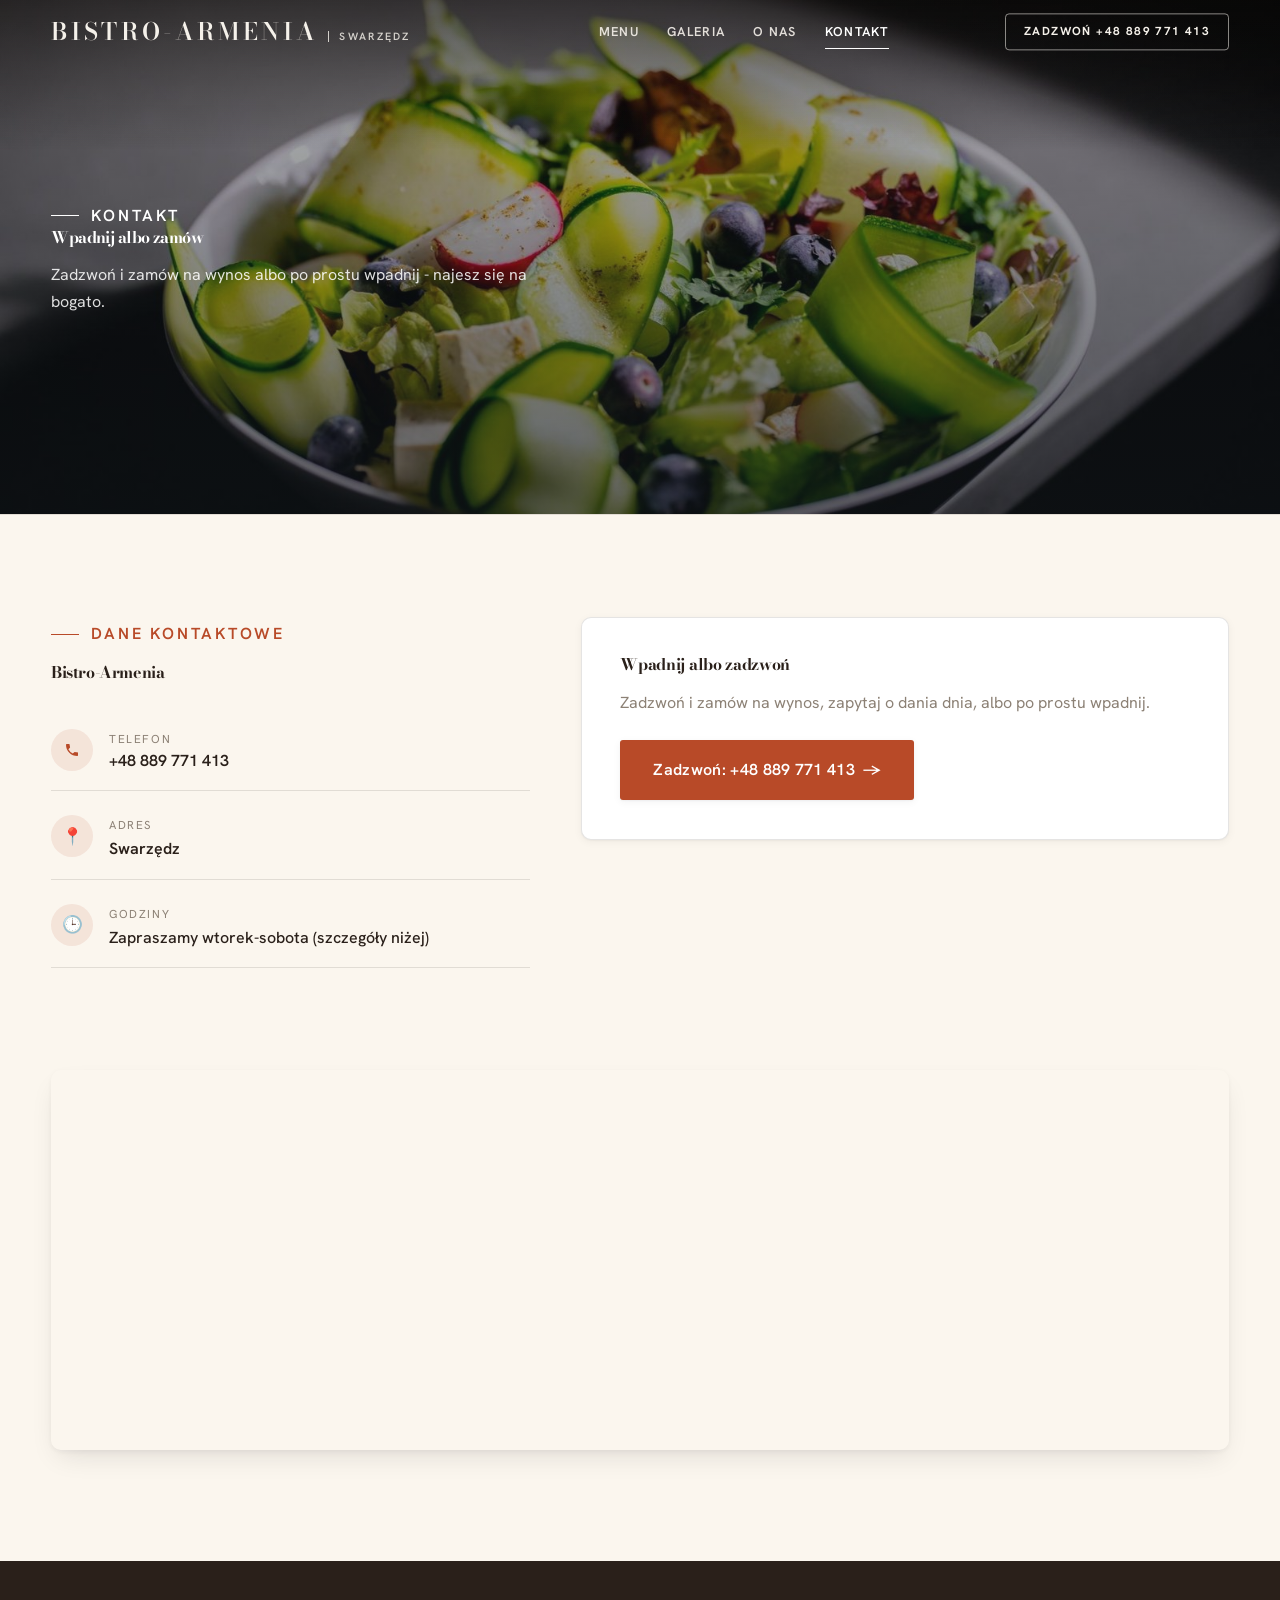
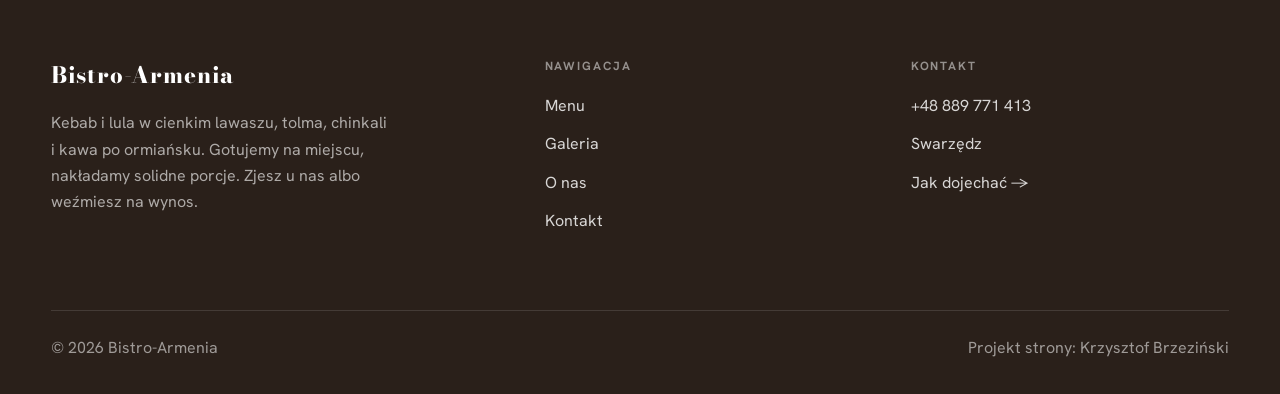
==== kontakt.html @ 06baf057 "Strona demo: bistro-armenia" ====
<!DOCTYPE html>
<html lang="pl">
<head>
<meta charset="UTF-8">
<meta name="viewport" content="width=device-width, initial-scale=1.0">
<title>Kontakt - Bistro-Armenia</title>
<meta name="description" content="Kontakt Bistro-Armenia - Swarzędz">
<link rel="preconnect" href="https://fonts.googleapis.com">
<link rel="preconnect" href="https://fonts.gstatic.com" crossorigin>
<link href="https://fonts.googleapis.com/css2?family=Bodoni+Moda:wght@500;600;700&family=Hanken+Grotesk:wght@400;500;600&display=swap" rel="stylesheet">
<link rel="stylesheet" href="assets/styles.css">
</head>
<body>

<header class="nav">
  <div class="wrap nav-inner">
    <a class="brand" href="index.html"><span class="name">Bistro-Armenia</span><span class="sub">Swarzędz</span></a>
    <nav class="nav-links">
      <a href="oferta.html">Menu</a>
      <a href="realizacje.html">Galeria</a>
      <a href="o-nas.html">O nas</a>
      <a href="kontakt.html" class="active">Kontakt</a>
      <a href="tel:+48889771413" class="btn btn-accent">Zadzwoń +48 889 771 413</a>
    </nav>
    <button class="nav-toggle" aria-label="Menu"><span></span><span></span><span></span></button>
  </div>
</header>

<section class="pagehead">
  <img src="img/g7.jpg" alt="Bistro-Armenia - Wpadnij albo zamów">
  <div class="wrap">
    <span class="eyebrow">Kontakt</span>
    <h1>Wpadnij albo zamów</h1>
    <p>Zadzwoń i zamów na wynos albo po prostu wpadnij - najesz się na bogato.</p>
  </div>
</section>
<section>
  <div class="wrap contact-grid">
    <div class="reveal">
      <span class="eyebrow">Dane kontaktowe</span>
      <h2 style="margin:var(--space-4) 0 var(--space-6)">Bistro-Armenia</h2>
      <div class="info-list">
        <div class="info-row"><div class="ic"><svg class="ico-tel" width="16" height="16" viewBox="0 0 24 24" fill="none" aria-hidden="true"><path d="M6.6 10.8a15.5 15.5 0 0 0 6.6 6.6l2.2-2.2a1 1 0 0 1 1-.24 11.4 11.4 0 0 0 3.6.58 1 1 0 0 1 1 1V20a1 1 0 0 1-1 1A17 17 0 0 1 3 4a1 1 0 0 1 1-1h3.5a1 1 0 0 1 1 1c0 1.25.2 2.46.58 3.6a1 1 0 0 1-.25 1l-2.23 2.2Z" fill="currentColor"/></svg></div><div><div class="lbl">Telefon</div><a class="val" href="tel:+48889771413">+48 889 771 413</a></div></div>
        <div class="info-row"><div class="ic">📍</div><div><div class="lbl">Adres</div><div class="val">Swarzędz</div></div></div>
        <div class="info-row"><div class="ic">🕒</div><div><div class="lbl">Godziny</div><div class="val" style="font-weight:500">Zapraszamy wtorek-sobota (szczegóły niżej)</div></div></div>
      </div>
    </div>
    <div class="reveal">
      <div class="form">
        <h3 style="margin-bottom:var(--space-4)">Wpadnij albo zadzwoń</h3>
        <p class="muted" style="margin-bottom:var(--space-5)">Zadzwoń i zamów na wynos, zapytaj o dania dnia, albo po prostu wpadnij.</p>
        <a href="tel:+48889771413" class="btn btn-accent" style="justify-content:center">Zadzwoń: +48 889 771 413 <span class="arr">→</span></a>
      </div>
    </div>
  </div>
</section>
<section style="padding-top:0">
  <div class="wrap reveal">
    <iframe class="map" title="Bistro-Armenia - Swarzędz" src="https://maps.google.com/maps?q=52.397862%2C17.0707051&z=15&output=embed" loading="lazy" referrerpolicy="no-referrer-when-downgrade"></iframe>
  </div>
</section>

<footer>
  <div class="wrap">
    <div class="foot-grid">
      <div class="foot-brand">
        <div class="name">Bistro-Armenia</div>
        <p>Kebab i lula w cienkim lawaszu, tolma, chinkali i kawa po ormiańsku. Gotujemy na miejscu, nakładamy solidne porcje. Zjesz u nas albo weźmiesz na wynos.</p>
      </div>
      <div class="foot-col">
        <h4>Nawigacja</h4>
        <a href="oferta.html">Menu</a>
        <a href="realizacje.html">Galeria</a>
        <a href="o-nas.html">O nas</a>
        <a href="kontakt.html">Kontakt</a>
      </div>
      <div class="foot-col">
        <h4>Kontakt</h4>
        <a href="tel:+48889771413">+48 889 771 413</a>
        <p>Swarzędz</p>
        <a href="https://maps.app.goo.gl/7yBMcy4chgNHYX4x9" target="_blank" rel="noopener">Jak dojechać →</a>
      </div>
    </div>
    <div class="foot-bot">
      <span>© 2026 Bistro-Armenia</span>
      <span>Projekt strony: Krzysztof Brzeziński</span>
    </div>
  </div>
</footer>
<div class="sticky-reserve"><a class="sr-book" href="kontakt.html">Zadzwoń i zamów</a><a class="sr-call" href="tel:+48889771413" aria-label="Zadzwoń"><svg class="ico-tel" width="16" height="16" viewBox="0 0 24 24" fill="none" aria-hidden="true"><path d="M6.6 10.8a15.5 15.5 0 0 0 6.6 6.6l2.2-2.2a1 1 0 0 1 1-.24 11.4 11.4 0 0 0 3.6.58 1 1 0 0 1 1 1V20a1 1 0 0 1-1 1A17 17 0 0 1 3 4a1 1 0 0 1 1-1h3.5a1 1 0 0 1 1 1c0 1.25.2 2.46.58 3.6a1 1 0 0 1-.25 1l-2.23 2.2Z" fill="currentColor"/></svg></a></div>

<script src="assets/main.js"></script>
</body>
</html>
---- assets/styles.css ----
/* ============================================================
   STOLBASZ — premium, architektoniczny B2B fit-out
   Jasna paleta, zero brązu. System wg premium-web-craft.
   Projekt strony: Krzysztof Brzeziński
   ============================================================ */

:root{
  /* PALETA — jasna, architektoniczna, chłodna */
  --paper:#FBF6EE;          /* główne tło */
  --paper-2:#F0E5D6;        /* sekcje alternatywne (chłodny jasny szary) */
  --paper-3:#F0E5D6;        /* delikatne wypełnienia */
  --ink:#2A201A;            /* tekst główny — chłodny grafit */
  --ink-soft:#4A3B2F;       /* nagłówki drugorzędne */
  --muted:#8C8175;          /* tekst poboczny */
  --line:rgba(42,32,26,.12);/* hairline */
  --accent:#B84A28;         /* stonowany petrol-slate — jedyny akcent */
  --accent-d:#97381C;
  --accent-soft:rgba(184,74,40,.10);
  --dark:#2A201A;           /* sekcje ciemne (stopka/CTA) */

  /* ODSTĘPY — skala 4/8 */
  --space-1:4px; --space-2:8px; --space-3:12px; --space-4:16px; --space-5:24px;
  --space-6:32px; --space-7:48px; --space-8:64px; --space-9:96px; --space-10:128px;

  /* TYPOGRAFIA — fluid clamp() */
  --text-sm:clamp(.82rem,.8rem+.1vw,.9rem);
  --text-base:clamp(1rem,.97rem+.15vw,1.1rem);
  --text-lg:clamp(1.12rem,1.05rem+.3vw,1.3rem);
  --text-h3:clamp(1.2rem,1.1rem+.5vw,1.5rem);
  --text-h2:clamp(1.9rem,1.5rem+1.9vw,2.8rem);
  --text-h1:clamp(2.6rem,1.9rem+3.6vw,4.6rem);

  /* PROMIENIE — architektoniczne, raczej ostre */
  --r-sm:3px; --r-md:6px; --r-lg:10px;

  /* RUCH */
  --ease:cubic-bezier(.25,.46,.45,.94); --dur:.24s;

  /* CIENIE — miękkie, warstwowe */
  --sh-sm:0 1px 2px rgba(16,24,32,.04), 0 2px 8px rgba(16,24,32,.05);
  --sh-md:0 2px 6px rgba(16,24,32,.05), 0 12px 28px -8px rgba(16,24,32,.12);
  --sh-lg:0 6px 14px rgba(16,24,32,.07), 0 26px 56px -18px rgba(16,24,32,.22);

  --hairline:1px solid var(--line);

  --font-display:'Bodoni Moda',serif;
  --font-body:'Hanken Grotesk',sans-serif;
}

*{box-sizing:border-box;margin:0;padding:0}
html{scroll-behavior:smooth}
body{
  font-family:var(--font-body);
  font-size:var(--text-base);
  line-height:1.65;
  color:var(--ink);
  background:var(--paper);
  -webkit-font-smoothing:antialiased;
  text-rendering:optimizeLegibility;
}
img{max-width:100%;display:block}
a{color:inherit;text-decoration:none}

.wrap{width:min(92%,1180px);margin-inline:auto}
section{padding-block:clamp(52px,6.5vw,96px)}

h1,h2,h3{font-family:var(--font-display);font-weight:700;line-height:1.08;letter-spacing:-.02em;color:var(--ink)}
h1{font-size:var(--text-h1);letter-spacing:-.035em}
h2{font-size:var(--text-h2);letter-spacing:-.025em}
h3{font-size:var(--text-h3)}
p{max-width:65ch}

.eyebrow{
  font-family:var(--font-body);
  font-size:var(--text-sm);
  font-weight:600;
  letter-spacing:.18em;
  text-transform:uppercase;
  color:var(--accent);
  display:inline-flex;align-items:center;gap:var(--space-3);
}
.eyebrow::before{content:"";width:28px;height:1px;background:var(--accent);display:inline-block}

.muted{color:var(--muted)}
.lead{font-size:var(--text-lg);line-height:1.55;color:var(--ink-soft);max-width:50ch}

/* ---------- BUTTONS ---------- */
.btn{
  display:inline-flex;align-items:center;gap:var(--space-2);
  font-weight:600;font-size:var(--text-sm);letter-spacing:.02em;
  padding:var(--space-4) var(--space-6);
  border-radius:var(--r-sm);
  transition:transform var(--dur) var(--ease),box-shadow var(--dur) var(--ease),background var(--dur) var(--ease);
  cursor:pointer;border:1px solid transparent;
}
.btn-accent{background:var(--accent);color:#fff;box-shadow:var(--sh-sm)}
.btn-accent:hover{background:var(--accent-d);transform:translateY(-2px);box-shadow:var(--sh-md)}
.btn-accent:active{transform:translateY(0);box-shadow:var(--sh-sm)}
.btn-ghost{background:transparent;color:var(--ink);border-color:var(--line)}
.btn-ghost:hover{border-color:var(--accent);color:var(--accent);transform:translateY(-2px)}
.btn-light{background:#fff;color:var(--ink);box-shadow:var(--sh-sm)}
.btn-light:hover{transform:translateY(-2px);box-shadow:var(--sh-md)}
.btn .arr{transition:transform var(--dur) var(--ease)}
.btn:hover .arr{transform:translateX(4px)}

/* ---------- NAV ---------- */
.nav{
  position:sticky;top:0;z-index:50;
  background:color-mix(in srgb,var(--paper) 88%,transparent);
  backdrop-filter:saturate(140%) blur(10px);
  border-bottom:var(--hairline);
}
.nav-inner{display:flex;align-items:center;justify-content:space-between;height:72px}
.brand{display:flex;flex-direction:column;line-height:1}
.brand .name{font-family:var(--font-display);font-weight:800;font-size:1.35rem;letter-spacing:.04em}
.brand .sub{font-size:.62rem;letter-spacing:.34em;text-transform:uppercase;color:var(--muted);margin-top:5px}
.nav-links{display:flex;align-items:center;gap:var(--space-6)}
.nav-links a{font-size:var(--text-sm);font-weight:500;color:var(--ink-soft);position:relative;padding-block:4px;transition:color var(--dur) var(--ease)}
.nav-links a::after{content:"";position:absolute;left:0;bottom:0;width:0;height:1.5px;background:var(--accent);transition:width var(--dur) var(--ease)}
.nav-links a:hover,.nav-links a.active{color:var(--ink)}
.nav-links a:hover::after,.nav-links a.active::after{width:100%}
.nav-links .btn{padding:var(--space-2) var(--space-5)}
/* przyciski w nav: właściwy kolor (przebij .nav-links a) + bez podkreślenia */
.nav-links a.btn-accent{color:#fff}
.nav-links a.btn-ghost,.nav-links a.btn-light{color:var(--ink)}
.nav-links a.btn::after{display:none}
.nav-toggle{display:none;background:none;border:none;cursor:pointer;flex-direction:column;gap:5px;padding:8px}
.nav-toggle span{width:24px;height:2px;background:var(--ink);transition:var(--dur)}

/* ---------- HERO (split) ---------- */
.hero{position:relative;overflow:hidden;border-bottom:var(--hairline)}
.hero-grid{display:grid;grid-template-columns:1.05fr .95fr;gap:clamp(24px,4vw,60px);align-items:center;
  padding-block:clamp(36px,4.5vw,64px)}
.hero-copy .eyebrow{margin-bottom:var(--space-5)}
.hero-copy h1{margin-bottom:var(--space-5)}
.hero-copy .lead{margin-bottom:var(--space-7)}
.hero-actions{display:flex;flex-wrap:wrap;gap:var(--space-4)}
.hero-art{position:relative;aspect-ratio:4/3;border-radius:var(--r-lg);overflow:hidden;box-shadow:var(--sh-lg)}
.hero-art img{width:100%;height:100%;object-fit:cover}
.hero-art::after{content:"";position:absolute;inset:0;background:linear-gradient(180deg,transparent 55%,rgba(18,24,28,.28))}
.hero-badge{position:absolute;left:var(--space-5);bottom:var(--space-5);z-index:2;
  background:rgba(252,252,251,.94);backdrop-filter:blur(4px);
  border-radius:var(--r-md);padding:var(--space-4) var(--space-5);box-shadow:var(--sh-md);max-width:78%}
.hero-badge strong{display:block;font-family:var(--font-display);font-size:1rem;letter-spacing:-.01em}
.hero-badge span{font-size:var(--text-sm);color:var(--muted)}

/* ---------- HERO duży / kinowy (strona główna) ---------- */
.hero-cine{position:relative;min-height:clamp(560px,82vh,840px);min-height:clamp(560px,82svh,840px);display:flex;align-items:center;overflow:hidden;border-bottom:var(--hairline)}
.hero-cine>img{position:absolute;inset:0;width:100%;height:100%;object-fit:cover;z-index:0}
.hero-cine::after{content:"";position:absolute;inset:0;z-index:1;
  background:linear-gradient(95deg,rgba(13,18,23,.86) 0%,rgba(13,18,23,.64) 32%,rgba(13,18,23,.24) 62%,rgba(13,18,23,.04) 100%)}
.hero-cine .wrap{position:relative;z-index:2;padding-block:var(--space-8)}
.hero-cine .hero-copy{max-width:660px}
.hero-cine .eyebrow{color:#fff;margin-bottom:var(--space-5)}
.hero-cine .eyebrow::before{background:#fff}
.hero-cine h1{color:#fff;margin-bottom:var(--space-5);font-size:clamp(2.9rem,2rem+4.4vw,5.2rem)}
.hero-cine .lead{color:rgba(255,255,255,.92);max-width:48ch;margin-bottom:var(--space-7)}
.hero-cine .hero-actions{display:flex;flex-wrap:wrap;gap:var(--space-4)}
@media(max-width:680px){
  .hero-cine{min-height:clamp(520px,76vh,640px);min-height:clamp(520px,76svh,640px);align-items:flex-end}
  .hero-cine::after{background:linear-gradient(0deg,rgba(13,18,23,.9) 6%,rgba(13,18,23,.45) 55%,rgba(13,18,23,.25) 100%)}
  .hero-cine .wrap{padding-bottom:var(--space-9)}
}

/* full-bleed hero variant (podstrony) */
.pagehead{position:relative;min-height:46vh;min-height:46svh;display:flex;align-items:flex-end;overflow:hidden;border-bottom:var(--hairline)}
.pagehead img{position:absolute;inset:0;width:100%;height:100%;object-fit:cover}
.pagehead::after{content:"";position:absolute;inset:0;background:linear-gradient(180deg,rgba(18,24,28,.25),rgba(18,24,28,.62))}
.pagehead .wrap{position:relative;z-index:2;padding-block:var(--space-9);color:#fff}
.pagehead h1{color:#fff;max-width:18ch}
.pagehead .eyebrow{color:#fff}
.pagehead .eyebrow::before{background:#fff}
.pagehead p{color:rgba(255,255,255,.86);margin-top:var(--space-4);max-width:54ch}

/* ---------- STRIP (pasek skrótów / liczby) ---------- */
.strip{background:var(--dark);color:#fff}
.strip .wrap{display:grid;grid-template-columns:repeat(4,1fr);gap:var(--space-6);padding-block:var(--space-8)}
.strip .item .k{font-family:var(--font-display);font-size:clamp(1.6rem,1.2rem+1.4vw,2.4rem);font-weight:800;letter-spacing:-.02em;color:#fff}
.strip .item .v{font-size:var(--text-sm);color:rgba(255,255,255,.66);margin-top:var(--space-2);line-height:1.45}
.strip .item{border-left:2px solid var(--accent);padding-left:var(--space-5)}

/* ---------- SECTION HEAD ---------- */
.head{max-width:48rem;margin-bottom:var(--space-8)}
.head.center{margin-inline:auto;text-align:center}
.head .eyebrow{margin-bottom:var(--space-4)}
.head h2{margin-bottom:var(--space-4)}
.head p{color:var(--muted);font-size:var(--text-lg);line-height:1.55}
.head.center p{margin-inline:auto}

/* ---------- INTRO SPLIT ---------- */
.split{display:grid;grid-template-columns:.92fr 1.08fr;gap:clamp(28px,5vw,80px);align-items:center}
.split.rev{grid-template-columns:1.08fr .92fr}
.split.rev .split-art{order:-1}
.split-art{position:relative;aspect-ratio:5/4;border-radius:var(--r-lg);overflow:hidden;box-shadow:var(--sh-lg)}
.split-art img{width:100%;height:100%;object-fit:cover}
.split-copy h2{margin-bottom:var(--space-5)}
.split-copy p+p{margin-top:var(--space-4)}
.split-copy .btn{margin-top:var(--space-6)}

/* ---------- SERVICES (zakres) ---------- */
.svc-grid{display:grid;grid-template-columns:repeat(auto-fit,minmax(280px,1fr));gap:var(--space-5)}
.svc{background:#fff;border:var(--hairline);border-radius:var(--r-md);padding:var(--space-7) var(--space-6);
  transition:transform var(--dur) var(--ease),box-shadow var(--dur) var(--ease),border-color var(--dur) var(--ease);
  position:relative;overflow:hidden}
.svc::before{content:"";position:absolute;left:0;top:0;width:3px;height:0;background:var(--accent);transition:height var(--dur) var(--ease)}
.svc:hover{transform:translateY(-4px);box-shadow:var(--sh-md);border-color:transparent}
.svc:hover::before{height:100%}
.svc .ic{font-family:var(--font-display);font-size:.8rem;font-weight:700;letter-spacing:.12em;color:var(--accent);margin-bottom:var(--space-4)}
.svc h3{margin-bottom:var(--space-3);font-size:1.22rem}
.svc p{color:var(--muted);font-size:var(--text-base);line-height:1.6}

/* big detailed service rows */
.svc-row{display:grid;grid-template-columns:.8fr 1.2fr;gap:clamp(20px,4vw,60px);align-items:center;padding-block:var(--space-8)}
.svc-row+.svc-row{border-top:var(--hairline)}
.svc-row.rev{grid-template-columns:1.2fr .8fr}
.svc-row.rev .svc-row-art{order:-1}
.svc-row-art{aspect-ratio:4/3;border-radius:var(--r-md);overflow:hidden;box-shadow:var(--sh-md)}
.svc-row-art img{width:100%;height:100%;object-fit:cover}
.svc-row h3{font-size:1.5rem;margin-bottom:var(--space-4)}
.svc-row .num{font-family:var(--font-display);font-size:.85rem;font-weight:700;letter-spacing:.14em;color:var(--accent);display:block;margin-bottom:var(--space-3)}
.svc-row ul{list-style:none;margin-top:var(--space-4);display:flex;flex-direction:column;gap:var(--space-2)}
.svc-row li{position:relative;padding-left:var(--space-5);color:var(--muted);font-size:var(--text-base)}
.svc-row li::before{content:"";position:absolute;left:0;top:.62em;width:8px;height:1px;background:var(--accent)}

/* ---------- GALLERY (realizacje) ---------- */
.gallery{display:grid;grid-template-columns:repeat(12,1fr);gap:var(--space-4);grid-auto-rows:200px}
/* GALERIA MASONRY — pionowe zdjęcia (portrety beauty/wellness) bez przycinania: kolumny, height auto */
.gallery-masonry{column-count:3;column-gap:var(--space-4)}
@media(max-width:900px){.gallery-masonry{column-count:2}}
@media(max-width:560px){.gallery-masonry{column-count:1}}
.gallery-masonry .m-tile{break-inside:avoid;margin:0 0 var(--space-4);padding:0;position:relative;overflow:hidden;border-radius:var(--r-md);border:1px solid var(--line)}
.gallery-masonry .m-tile img{width:100%;height:auto;display:block}
.gallery-masonry .m-tile .cap{position:absolute;left:0;right:0;bottom:0;padding:var(--space-4);color:#fff;background:linear-gradient(0deg,rgba(0,0,0,.55),transparent);font-size:var(--text-sm)}
.tile{position:relative;overflow:hidden;border-radius:var(--r-md);box-shadow:var(--sh-sm);
  transition:transform var(--dur) var(--ease),box-shadow var(--dur) var(--ease)}
.tile img{width:100%;height:100%;object-fit:cover;transition:transform .6s var(--ease)}
.tile:hover{box-shadow:var(--sh-md)}
.tile:hover img{transform:scale(1.05)}
.tile .cap{position:absolute;left:0;right:0;bottom:0;padding:var(--space-5) var(--space-4) var(--space-4);
  background:linear-gradient(transparent,rgba(18,24,28,.78));color:#fff;
  font-size:var(--text-sm);font-weight:600;letter-spacing:.01em;
  opacity:0;transform:translateY(8px);transition:var(--dur) var(--ease)}
.tile:hover .cap{opacity:1;transform:translateY(0)}
.tile .cap small{display:block;font-weight:400;opacity:.78;letter-spacing:.04em;text-transform:uppercase;font-size:.66rem;margin-top:3px}
/* bento spans */
.t-wide{grid-column:span 6}
.t-tall{grid-column:span 6;grid-row:span 2}
.t-std{grid-column:span 6}
.t-third{grid-column:span 4}
.t-two3{grid-column:span 8}

/* ---------- TRUST / WIARYGODNOŚĆ ---------- */
.trust{background:var(--paper-2)}
.trust-grid{display:grid;grid-template-columns:repeat(auto-fit,minmax(240px,1fr));gap:var(--space-5);margin-top:var(--space-7)}
.trust-card{background:#fff;border-radius:var(--r-md);padding:var(--space-7) var(--space-6);box-shadow:var(--sh-sm);border-top:3px solid var(--accent)}
.trust-card .big{font-family:var(--font-display);font-size:clamp(1.8rem,1.3rem+1.6vw,2.6rem);font-weight:800;letter-spacing:-.02em;color:var(--ink);line-height:1}
.trust-card h3{font-size:1.12rem;margin:var(--space-3) 0 var(--space-2)}
.trust-card p{color:var(--muted);font-size:var(--text-base);line-height:1.55}

/* ---------- CTA band ---------- */
.cta{background:var(--dark);color:#fff;position:relative;overflow:hidden}
.cta .wrap{display:grid;grid-template-columns:1.4fr .6fr;gap:var(--space-7);align-items:center;position:relative;z-index:2}
.cta h2{color:#fff;max-width:20ch}
.cta p{color:rgba(255,255,255,.74);margin-top:var(--space-4)}
.cta-actions{display:flex;flex-direction:column;gap:var(--space-3);align-items:flex-start}
.cta::before{content:"";position:absolute;right:-80px;top:-80px;width:360px;height:360px;border-radius:50%;
  background:radial-gradient(circle,var(--accent-soft),transparent 70%)}

/* ---------- CONTACT ---------- */
.contact-grid{display:grid;grid-template-columns:.85fr 1.15fr;gap:clamp(28px,4vw,56px);align-items:start}
.info-list{display:flex;flex-direction:column;gap:var(--space-2)}
.info-row{display:flex;gap:var(--space-4);align-items:flex-start;padding-block:var(--space-4);border-bottom:var(--hairline)}
.info-row .ic{flex:none;width:42px;height:42px;display:grid;place-items:center;border-radius:50%;
  background:var(--accent-soft);color:var(--accent);font-size:1.05rem}
.info-row .lbl{font-size:.72rem;letter-spacing:.14em;text-transform:uppercase;color:var(--muted)}
.info-row .val{font-weight:600;font-size:var(--text-base);margin-top:2px}
.info-row a.val:hover{color:var(--accent)}
.map{border:none;border-radius:var(--r-lg);box-shadow:var(--sh-md);width:100%;height:100%;min-height:380px;filter:grayscale(.2) contrast(1.02)}
.form{background:#fff;border:var(--hairline);border-radius:var(--r-lg);padding:clamp(24px,3vw,40px);box-shadow:var(--sh-sm)}
.form .fld{margin-bottom:var(--space-5)}
.form label{display:block;font-size:var(--text-sm);font-weight:600;margin-bottom:var(--space-2)}
.form input,.form textarea{width:100%;font-family:inherit;font-size:var(--text-base);color:var(--ink);
  padding:var(--space-4);border:var(--hairline);border-radius:var(--r-sm);background:var(--paper);transition:border-color var(--dur)}
.form input:focus,.form textarea:focus{outline:none;border-color:var(--accent);background:#fff}
.form textarea{resize:vertical;min-height:120px}
.form .note{font-size:var(--text-sm);color:var(--muted);margin-top:var(--space-3)}

/* ---------- FOOTER ---------- */
footer{background:var(--dark);color:#fff;padding-block:var(--space-9) var(--space-6)}
.foot-grid{display:grid;grid-template-columns:1.4fr 1fr 1fr;gap:var(--space-7);margin-bottom:var(--space-8)}
.foot-brand .name{font-family:var(--font-display);font-weight:800;font-size:1.4rem;letter-spacing:.04em}
.foot-brand p{color:rgba(255,255,255,.62);margin-top:var(--space-4);font-size:var(--text-base);max-width:38ch}
.foot-col h4{font-size:.74rem;letter-spacing:.16em;text-transform:uppercase;color:rgba(255,255,255,.5);margin-bottom:var(--space-4)}
.foot-col a,.foot-col p{display:block;color:rgba(255,255,255,.82);font-size:var(--text-base);margin-bottom:var(--space-3)}
.foot-col a:hover{color:#fff}
.foot-bot{border-top:1px solid rgba(255,255,255,.12);padding-top:var(--space-5);display:flex;justify-content:space-between;flex-wrap:wrap;gap:var(--space-3);
  font-size:var(--text-sm);color:rgba(255,255,255,.55)}
.foot-bot a:hover{color:#fff}

/* ---------- REVEAL ---------- */
.reveal{opacity:0;transform:translateY(22px);transition:opacity .6s var(--ease),transform .6s var(--ease)}
.reveal.in{opacity:1;transform:none}

/* ---------- RESPONSIVE ---------- */
@media(max-width:920px){
  .hero-grid,.split,.split.rev,.svc-row,.svc-row.rev,.cta .wrap,.contact-grid,.foot-grid{grid-template-columns:1fr}
  .split.rev .split-art,.svc-row.rev .svc-row-art{order:0}
  .hero-art{aspect-ratio:16/10;max-height:420px}
  .strip .wrap{grid-template-columns:repeat(2,1fr);gap:var(--space-7)}
  .gallery{grid-auto-rows:180px}
  .t-wide,.t-tall,.t-std,.t-third,.t-two3{grid-column:span 6}
  .t-tall{grid-row:span 1}
  .cta-actions{flex-direction:row;flex-wrap:wrap}
  .foot-grid{gap:var(--space-6)}
}
@media(max-width:680px){
  .nav-links{position:fixed;inset:72px 0 auto 0;background:var(--paper);flex-direction:column;align-items:stretch;
    gap:0;padding:var(--space-4) 6%;border-bottom:var(--hairline);box-shadow:var(--sh-md);
    transform:translateY(-120%);transition:transform var(--dur) var(--ease)}
  .nav-links.open{transform:translateY(0)}
  .nav-links a{padding-block:var(--space-4);border-bottom:var(--hairline)}
  .nav-links .btn{margin-top:var(--space-3);justify-content:center}
  .nav-toggle{display:flex}
  .strip .wrap{grid-template-columns:1fr}
  .gallery{grid-template-columns:repeat(6,1fr)}
  .foot-grid{grid-template-columns:1fr}
}
@media(prefers-reduced-motion:reduce){
  *{animation-duration:.01ms!important;transition:none!important}
  .reveal{opacity:1!important;transform:none!important}
  html{scroll-behavior:auto}
}

/* ============================================================
   PREMIUM LAYER — destylat deep-researchu branż (anty-AI, spokój).
   Zmienne STOLBASZ (--accent/--ink/--paper/--line/--dark). Ruch ledwo
   zauważalny, krzywa cubic-bezier(.16,.84,.44,1); prefers-reduced-motion
   pokryte blanketem wyżej. Karty hairline zamiast cieni = #1 sygnał „nie-AI".
   ============================================================ */

/* więcej oddechu między sekcjami (liderzy: 110-130px) */
section{padding-block:clamp(64px,8vw,128px)}

/* 1) Aksamitny reveal — dłuższa, miękka krzywa zamiast „skoku" */
.reveal{transition:opacity .9s cubic-bezier(.16,.84,.44,1),transform .9s cubic-bezier(.16,.84,.44,1);will-change:opacity,transform}
/* stagger TYLKO w galerii (tam pozycja = porządek dzieci) */
.gallery .reveal:nth-child(2){transition-delay:.07s}
.gallery .reveal:nth-child(3){transition-delay:.14s}
.gallery .reveal:nth-child(4){transition-delay:.21s}
.gallery .reveal:nth-child(5){transition-delay:.28s}
.gallery .reveal:nth-child(6){transition-delay:.35s}

/* 2) Hero STATYCZNY na .hero-cine — Ken Burns CAŁKIEM WYŁĄCZONY 26.06 (3. zgłoszenie Szymona).
   GENEZA: animowanie scale na <img> hero z teksturami (cegły/framugi) re-samplinguje obraz
   klatka po klatce → na części ekranów drobne drganie/shimmer = „heroshot się trzęsie".
   translateY usunięto wcześniej, scale-only + will-change/GPU NIE wystarczyły do GWARANCJI gładkości.
   Krzysztof zażądał pewności („make sure, że błąd się nie pojawi") > efekt. Zero animacji = 0% drgania.
   Delikatny zoom zostaje TYLKO w pełnoekranowych hero gastro/studio (hg-bg/hs-bg — tło, inny
   mechanizm, chwalone, nigdy nie zgłaszane). NIE wracać do KB na .hero-cine bez realnego testu
   na sprzęcie klienta — to ryzyko regresji „trzęsienia”. */
/* BEZPIECZNY "wow" na hero = jednorazowy FADE-IN (opacity), nie zoom.
   opacity nie dotyka bitmapy → gładkie na KAŻDYM zdjęciu/ekranie/GPU, zero ryzyka migotania.
   Geometryczny ruch (scale/translate) na .hero-cine jest ZAKAZANY (bramka pilnuje). */
@keyframes heroFade{from{opacity:0}to{opacity:1}}
.hero-cine>img{transform:none;animation:heroFade 1.1s ease-out both}

/* 3) Akcentowy hairline pod nagłówkiem sekcji, który „rysuje się" przy wejściu */
.head h2{position:relative;padding-bottom:18px}
.head h2::after{content:"";position:absolute;left:0;bottom:0;height:1px;width:0;background:var(--accent);transition:width 1s cubic-bezier(.16,.84,.44,1) .15s}
.head.center h2::after{left:50%;transform:translateX(-50%)}
.head.reveal.in h2::after,.head.center.reveal.in h2::after{width:54px}

/* 4) Karty HAIRLINE zamiast cieni/zaokrągleń (najmocniejszy anty-AI detal) */
.svc{background:transparent;border:1px solid var(--line);border-radius:var(--r-sm);box-shadow:none}
.svc:hover{box-shadow:none;border-color:var(--accent);transform:translateY(-3px)}
.trust-card{background:transparent;box-shadow:none;border:1px solid var(--line);border-top:2px solid var(--accent);border-radius:var(--r-sm)}
.tile{box-shadow:none;border-radius:var(--r-sm)}
.tile:hover{box-shadow:none}

/* 5) Sticky-nav kondensuje się po przewinięciu (sygnał dopracowania) */
.nav{transition:box-shadow .4s ease,background .4s ease}
.nav.is-stuck{box-shadow:0 1px 0 var(--line),0 14px 30px -24px rgba(0,0,0,.45)}
.nav-inner{transition:height .35s var(--ease)}
.nav.is-stuck .nav-inner{height:60px}

/* 6) MANIFESTO — pełnoekranowy cytat-bohater (zastępuje generyczne „Dlaczego my") */
.manifesto{background:var(--paper-2);text-align:center}
.manifesto .wrap{max-width:60rem}
.manifesto p{font-family:var(--font-display);font-style:italic;font-size:clamp(1.6rem,1rem+2.4vw,2.8rem);line-height:1.32;color:var(--ink-soft);margin-inline:auto;max-width:26ch;position:relative;padding-top:var(--space-8)}
.manifesto p::before{content:"";position:absolute;top:0;left:50%;transform:translateX(-50%);width:54px;height:1px;background:var(--accent)}
.manifesto p span{color:var(--accent);font-style:italic}

/* 7) GATEWAYS — 3 duże bramy-zdjęcia (zamiast paska menu usług) */
.gateways{display:grid;grid-template-columns:repeat(3,1fr);gap:var(--space-4)}
.gateway{position:relative;aspect-ratio:3/4;overflow:hidden;border-radius:var(--r-sm);display:block}
.gateway img{width:100%;height:100%;object-fit:cover;transition:transform .8s var(--ease),filter .5s var(--ease)}
.gateway::after{content:"";position:absolute;inset:0;background:linear-gradient(180deg,transparent 38%,rgba(18,24,28,.74))}
.gateway:hover img{transform:scale(1.05);filter:brightness(1.05)}
.gateway .g-ttl{position:absolute;left:0;right:0;bottom:0;z-index:2;padding:var(--space-6) var(--space-5);color:#fff;font-family:var(--font-display);font-size:1.45rem;letter-spacing:-.01em;line-height:1.15}
.gateway .g-ttl small{display:block;font-family:var(--font-body);font-size:var(--text-sm);font-weight:400;opacity:.82;letter-spacing:.03em;margin-top:5px}
@media(max-width:760px){.gateways{grid-template-columns:1fr}.gateway{aspect-ratio:16/10}}

/* 8) LOGO klienta w nagłówku (gdy podane --logo) */
.brand-logo{height:40px;width:auto;max-width:220px;object-fit:contain;display:block}
.nav.is-stuck .brand-logo{height:34px}
@media(max-width:680px){.brand-logo{height:32px}}

/* === rodzina: gastro === */
/* ============================================================
   RODZINA: GASTRO (restauracja / kawiarnia / bar / pizzeria)
   Doklejane NA WIERZCH base.css. Dziedziczy paletę/fonty skórki gastro (Bodoni Moda + terakota).
   Filozofia: APETYT + REZERWACJA STOLIKA (nie zaufanie/wycena jak u fachowca).
   Menu = kategorie BEZ zmyślonych dań/cen (uczciwość); godziny tylko z reconu.
   ============================================================ */

/* --- Galeria atmosfery: gutterless, ostre rogi (food/wnętrze, nie "dokumentacja") --- */
.gallery{gap:3px}
.tile{border-radius:2px;box-shadow:none}
.tile:hover{box-shadow:none}

/* --- MENU: kategorie (nazwa serif + opis, hairline) - BEZ wymyslonych dań i cen --- */
.menu-sec{background:var(--paper-2)}
.menu-cats{display:grid;grid-template-columns:repeat(2,1fr);gap:var(--space-7) var(--space-8);max-width:62rem;margin:0 auto}
.menu-cat{border-top:1px solid var(--accent);padding-top:var(--space-4)}
.menu-cat h3{font-family:var(--font-display);font-size:1.35rem;letter-spacing:.02em;margin-bottom:var(--space-3)}
.menu-cat p{color:var(--muted);font-size:var(--text-base);line-height:1.6}
.menu-note{text-align:center;color:var(--muted);font-size:var(--text-sm);margin-top:var(--space-8);max-width:50ch;margin-inline:auto}
@media(max-width:760px){.menu-cats{grid-template-columns:1fr;gap:var(--space-6)}}

/* --- KARTA GODZIN (renderowana tylko z realnych danych) --- */
.godz{max-width:30rem}
.godz-row{display:flex;justify-content:space-between;gap:var(--space-5);border-bottom:1px solid var(--line);padding-block:var(--space-3)}
.godz-row b{font-weight:600;color:var(--ink)}
.godz-row span{color:var(--muted)}

/* --- STICKY-RESERVE: dolny pasek mobile (gastro-odpowiednik sticky-call) --- */
.sticky-reserve{display:none}
@media(max-width:820px){
  .sticky-reserve{display:grid;grid-template-columns:1fr auto;gap:1px;position:fixed;left:0;right:0;bottom:0;z-index:90;
    background:var(--line);box-shadow:0 -6px 20px -10px rgba(0,0,0,.4)}
  .sticky-reserve a{padding:15px 8px;text-align:center;font-weight:700;font-size:.95rem;letter-spacing:.01em}
  .sr-book{background:var(--accent);color:#fff}
  .sr-call{background:var(--paper);color:var(--ink);padding-inline:22px}
  body{padding-bottom:56px}
}

/* ============================================================
   FAZA 3 - OSOBNY UKŁAD GASTRO (wzór: topowe restauracje - Noma/Disfrutar/Septime/Alchemist; research wf_c20bffea).
   Hero MINIMALNY: samo pełnoekranowe zdjęcie + 1 krótka linijka w DOLNYM-LEWYM rogu. Reszta = oddech.
   Nazwa pada RAZ - jako logo w navie, NIGDY dublowana wielkim tytułem (to #1 tell taniej strony).
   Nav: logo z LEWEJ (split), przezroczysty nad zdjęciem, lity po scrollu. CTA "Rezerwacja" = obrys w navie, nie guzik na środku.
   ============================================================ */
.hero-gastro{position:relative;height:100vh;height:100svh;min-height:560px;display:flex;align-items:flex-end;overflow:hidden;isolation:isolate}
.hero-gastro .hg-bg{position:absolute;inset:0;width:100%;height:100%;object-fit:cover;z-index:-2;animation:hgKen 28s ease-out infinite alternate}
@keyframes hgKen{from{transform:scale(1.05)}to{transform:scale(1.13)}}
/* overlay: ciemny TYLKO u dołu (pod linijkę), góra/środek zdjęcia oddychają */
.hero-gastro .hg-veil{position:absolute;inset:0;z-index:-1;
  background:linear-gradient(180deg,rgba(8,6,4,0) 0%,rgba(8,6,4,0) 52%,rgba(8,6,4,.68) 100%)}
.hg-tagline{position:relative;z-index:2;margin:0 0 clamp(2.6rem,7vh,5rem) clamp(1.4rem,5vw,4rem);
  font-family:var(--font-display);font-style:normal;font-weight:600;
  font-size:clamp(2.1rem,5.2vw,4rem);line-height:1.08;letter-spacing:.005em;
  color:#f5f1ea;max-width:24ch;text-shadow:0 2px 18px rgba(0,0,0,.5)}
.hg-since{font-family:var(--font-display);font-weight:500;font-size:.62em;letter-spacing:.01em;
  color:rgba(245,241,234,.86);white-space:nowrap}
@media(max-width:640px){.hg-tagline{font-size:clamp(2rem,8vw,2.6rem);margin-bottom:clamp(2rem,9vh,3.4rem)}}

/* ============================================================
   NAWIGACJA GASTRO - styl NOBU (research wf_d6d990de + wf_a8c0864c, żywy kod noburestaurants.com).
   3 strefy, STAŁA wysokość 64px (jak Nobu). JEDEN kontroler gastro.js steruje stanami kierunkowo:
   .nav-hidden (chowanie w dół) + .nav-solid (lity krem przy scrollu w górę). Histereza = brak migania.
   is-stuck (base.js, twardy próg 24px) NEUTRALIZOWANE wizualnie - inaczej base walczyło z gastro i krem migał przy górze.
   ============================================================ */
.nav{position:fixed;left:0;right:0;background:transparent;backdrop-filter:none;border-bottom:1px solid transparent;z-index:100;
  transition:transform .35s var(--ease),background .35s ease,box-shadow .35s ease}
.nav.nav-hidden{transform:translateY(-100%)}
/* NEUTRALIZACJA base is-stuck dla gastro (gastro.js używa nav-solid; base.js dalej rusza is-stuck, ale bez efektu wizualnego) */
.nav.is-stuck{background:transparent;box-shadow:none;border-bottom-color:transparent}
.nav.is-stuck .nav-inner{height:64px}
/* SCRIM: ciemny gradient pod navem -> biały tekst czytelny nad zdjęciem; znika gdy nav lity */
.nav::after{content:"";position:absolute;left:0;right:0;top:0;height:150px;z-index:-1;pointer-events:none;
  transition:opacity .35s ease;background:linear-gradient(180deg,rgba(8,6,4,.55) 0%,rgba(8,6,4,0) 100%)}
.nav.nav-solid::after{opacity:0}
/* WORDMARK: nazwa Bodoni wersaliki + miasto obok (kreska akcentu) */
.nav .brand{flex-direction:row;align-items:baseline;gap:.6rem;line-height:1}
.nav .brand .name{color:#f5f1ea;font-family:var(--font-display);font-weight:600;font-size:1.5rem;text-transform:uppercase;letter-spacing:.14em}
.nav .brand .sub{margin-top:0;padding-left:.65rem;border-left:1px solid currentColor;
  font-size:.66rem;font-weight:600;letter-spacing:.22em;text-transform:uppercase;color:rgba(245,241,234,.82)}
/* LINKI: sans wersaliki, cienki animowany underline */
.nav .nav-links a{color:rgba(245,241,234,.9);font-size:.8rem;font-weight:600;text-transform:uppercase;letter-spacing:.1em;padding-block:6px}
.nav .nav-links a:hover,.nav .nav-links a.active{color:#fff}
.nav .nav-links a::after{background:#fff;height:1px}
.nav .nav-toggle span{background:#f5f1ea}
/* CTA "Rezerwacja": bazowo pełna terakota (czytelna na kremowym menu mobilnym) */
.nav .nav-links a.btn-accent{font-size:.73rem;font-weight:700;text-transform:uppercase;letter-spacing:.12em;
  padding:.5rem 1.1rem;border-radius:4px;border:1px solid var(--accent);background:var(--accent);color:#fff;box-shadow:none}
.nav .nav-links a.btn-accent:hover{transform:none;box-shadow:none}
/* STAN LITY (nav-solid - gastro.js dodaje przy scrollu w GÓRĘ): krem + ciemny tekst + terakota */
.nav.nav-solid{background:color-mix(in srgb,var(--paper) 94%,transparent);backdrop-filter:saturate(140%) blur(10px);border-bottom:var(--hairline)}
.nav.nav-solid .brand .name{color:var(--ink)}
.nav.nav-solid .brand .sub{color:var(--accent)}
.nav.nav-solid .nav-links a{color:var(--ink-soft)}
.nav.nav-solid .nav-links a:hover,.nav.nav-solid .nav-links a.active{color:var(--ink)}
.nav.nav-solid .nav-links a::after{background:var(--accent)}
.nav.nav-solid .nav-toggle span{background:var(--ink)}
/* chowany nav ZAWSZE przezroczysty (nie mignie kremem zjeżdżając w górę) */
.nav.nav-solid.nav-hidden{background:transparent;box-shadow:none;border-bottom-color:transparent}
/* ===== DESKTOP (>=681px): 3 strefy, STAŁA wysokość 64px ===== */
@media(min-width:681px){
  .nav .nav-inner{position:relative;height:64px}
  .nav .nav-links{flex:1;justify-content:center;gap:clamp(1rem,2.2vw,1.9rem);padding-right:9.5rem}
  .nav .nav-links a.btn-accent{position:absolute;right:0;top:50%;transform:translateY(-50%);margin:0}
  .nav:not(.nav-solid) .nav-links a.btn-accent{background:transparent;border-color:rgba(245,241,234,.55);color:#f5f1ea}
  .nav:not(.nav-solid) .nav-links a.btn-accent:hover{background:var(--accent);border-color:var(--accent);color:#fff;transform:translateY(-50%)}
}
/* ===== MOBILE (<=680px): dropdown na kremie - ciemny tekst, pełne CTA (fix kontrastu) ===== */
@media(max-width:680px){
  .nav .nav-links{background:var(--paper)}
  .nav .nav-links a{color:var(--ink-soft)}
  .nav .nav-links a:hover,.nav .nav-links a.active{color:var(--ink)}
  .nav .nav-links a.btn-accent{background:var(--accent);border-color:var(--accent);color:#fff}
  /* zamknięty dropdown w pełni schowany (base -120% przy krótkim menu zostawiał terakotowe CTA wystające górą) */
  .nav .nav-links:not(.open){transform:translateY(-160%);visibility:hidden}
  .nav .nav-links.open{visibility:visible}
  /* brand mniejszy + bez miasta (jak Nobu na telefonie = sama nazwa) - żeby nie wypychał hamburgera */
  .nav .brand .name{font-size:1.12rem;letter-spacing:.1em}
  .nav .brand .sub{display:none}
  .nav .nav-toggle{flex:0 0 auto}
  .nav .brand{min-width:0;overflow:hidden}
}

/* === PAKIET ZAUFANIA (audyt 02.07): dyskretna plakietka oceny w rogu hero + karty realnych opinii === */
.hg-rate{position:absolute;right:clamp(1.4rem,5vw,4rem);bottom:clamp(2.6rem,7vh,5rem);z-index:2;margin:0;
  font-size:.92rem;font-weight:600;letter-spacing:.02em;color:#f5f1ea;white-space:nowrap;
  background:rgba(8,6,4,.5);border:1px solid rgba(245,241,234,.28);border-radius:999px;padding:.5rem 1.05rem}
@media(max-width:640px){.hg-rate{right:1rem;bottom:.9rem;font-size:.8rem;padding:.4rem .8rem}}
.opinie{background:var(--cream-2,var(--paper))}
.opinie-grid{display:grid;grid-template-columns:repeat(auto-fit,minmax(16rem,1fr));gap:var(--space-6);margin-top:var(--space-8)}
.op-card{margin:0;background:var(--paper);border:1px solid var(--line);border-radius:var(--r-md);padding:var(--space-6);display:flex;flex-direction:column;gap:var(--space-3)}
.op-star{color:var(--accent-d,var(--accent));letter-spacing:.1em;font-size:.95rem}
.op-card blockquote{margin:0;color:var(--ink-soft);font-size:var(--text-base);line-height:1.6}
.op-autor{font-family:var(--font-display);font-weight:700;color:var(--ink);font-size:.95rem}

/* === focal-point zdjęć (smartcrop) — cover nie utnie twarzy/obiektu === */
img[src$="/g5.jpg"]{object-position:59% 50%}
[style*="g5.jpg"]{background-position:59% 50%}
img[src$="/g10.jpg"]{object-position:38% 50%}
[style*="g10.jpg"]{background-position:38% 50%}
img[src$="/g11.jpg"]{object-position:67% 50%}
[style*="g11.jpg"]{background-position:67% 50%}
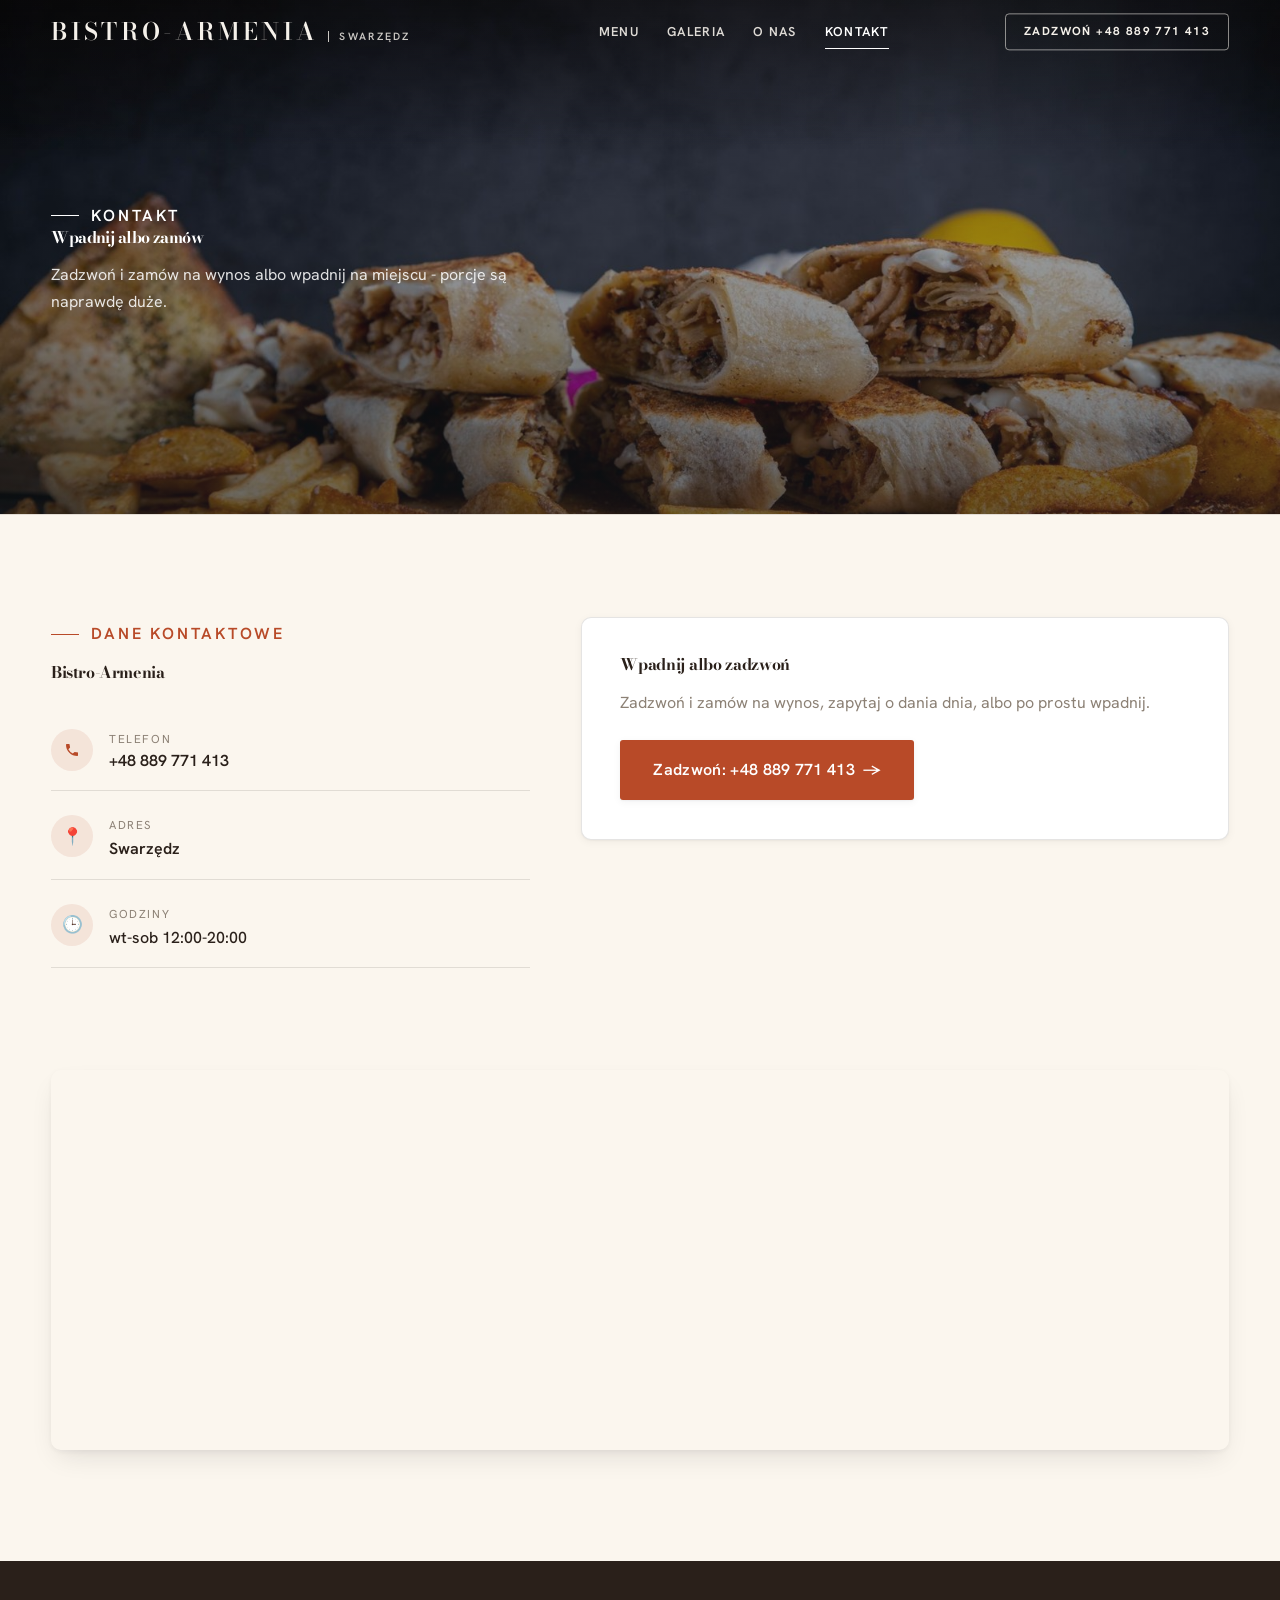
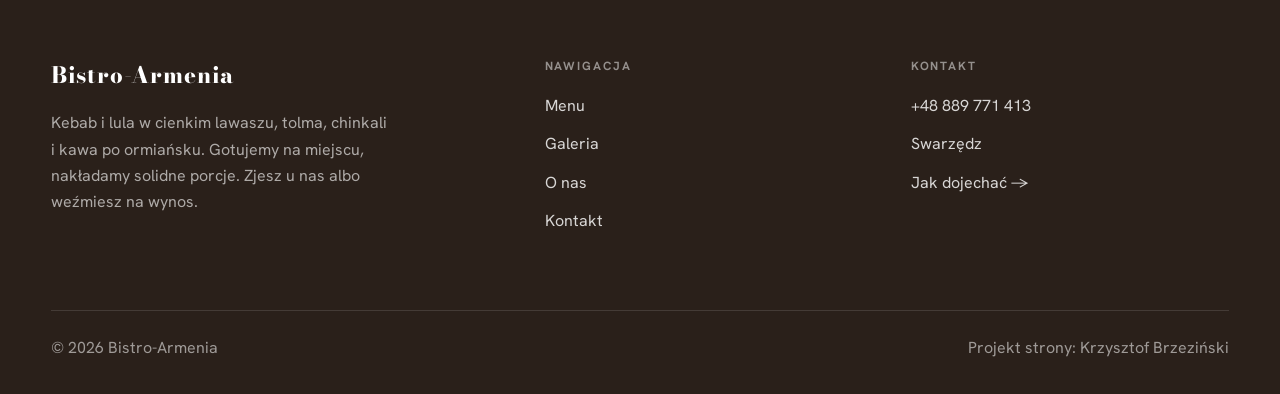
==== commit 14d43f4f: "Podniesienie jakosci: rebuild na naprawionym silniku, realne opinie i godziny z Google, poprawione p" ====
--- a/kontakt.html
+++ b/kontakt.html
@@ -27,11 +27,11 @@
 </header>
 
 <section class="pagehead">
-  <img src="img/g7.jpg" alt="Bistro-Armenia - Wpadnij albo zamów">
+  <img src="img/g4.jpg" alt="Bistro-Armenia - Wpadnij albo zamów">
   <div class="wrap">
     <span class="eyebrow">Kontakt</span>
     <h1>Wpadnij albo zamów</h1>
-    <p>Zadzwoń i zamów na wynos albo po prostu wpadnij - najesz się na bogato.</p>
+    <p>Zadzwoń i zamów na wynos albo wpadnij na miejscu - porcje są naprawdę duże.</p>
   </div>
 </section>
 <section>
@@ -42,7 +42,7 @@
       <div class="info-list">
         <div class="info-row"><div class="ic"><svg class="ico-tel" width="16" height="16" viewBox="0 0 24 24" fill="none" aria-hidden="true"><path d="M6.6 10.8a15.5 15.5 0 0 0 6.6 6.6l2.2-2.2a1 1 0 0 1 1-.24 11.4 11.4 0 0 0 3.6.58 1 1 0 0 1 1 1V20a1 1 0 0 1-1 1A17 17 0 0 1 3 4a1 1 0 0 1 1-1h3.5a1 1 0 0 1 1 1c0 1.25.2 2.46.58 3.6a1 1 0 0 1-.25 1l-2.23 2.2Z" fill="currentColor"/></svg></div><div><div class="lbl">Telefon</div><a class="val" href="tel:+48889771413">+48 889 771 413</a></div></div>
         <div class="info-row"><div class="ic">📍</div><div><div class="lbl">Adres</div><div class="val">Swarzędz</div></div></div>
-        <div class="info-row"><div class="ic">🕒</div><div><div class="lbl">Godziny</div><div class="val" style="font-weight:500">Zapraszamy wtorek-sobota (szczegóły niżej)</div></div></div>
+        <div class="info-row"><div class="ic">🕒</div><div><div class="lbl">Godziny</div><div class="val" style="font-weight:500">wt-sob 12:00-20:00</div></div></div>
       </div>
     </div>
     <div class="reveal">
--- a/assets/styles.css
+++ b/assets/styles.css
@@ -541,9 +541,7 @@
 .op-autor{font-family:var(--font-display);font-weight:700;color:var(--ink);font-size:.95rem}
 
 /* === focal-point zdjęć (smartcrop) — cover nie utnie twarzy/obiektu === */
+img[src$="/g4.jpg"]{object-position:67% 50%}
+[style*="g4.jpg"]{background-position:67% 50%}
 img[src$="/g5.jpg"]{object-position:59% 50%}
 [style*="g5.jpg"]{background-position:59% 50%}
-img[src$="/g10.jpg"]{object-position:38% 50%}
-[style*="g10.jpg"]{background-position:38% 50%}
-img[src$="/g11.jpg"]{object-position:67% 50%}
-[style*="g11.jpg"]{background-position:67% 50%}
